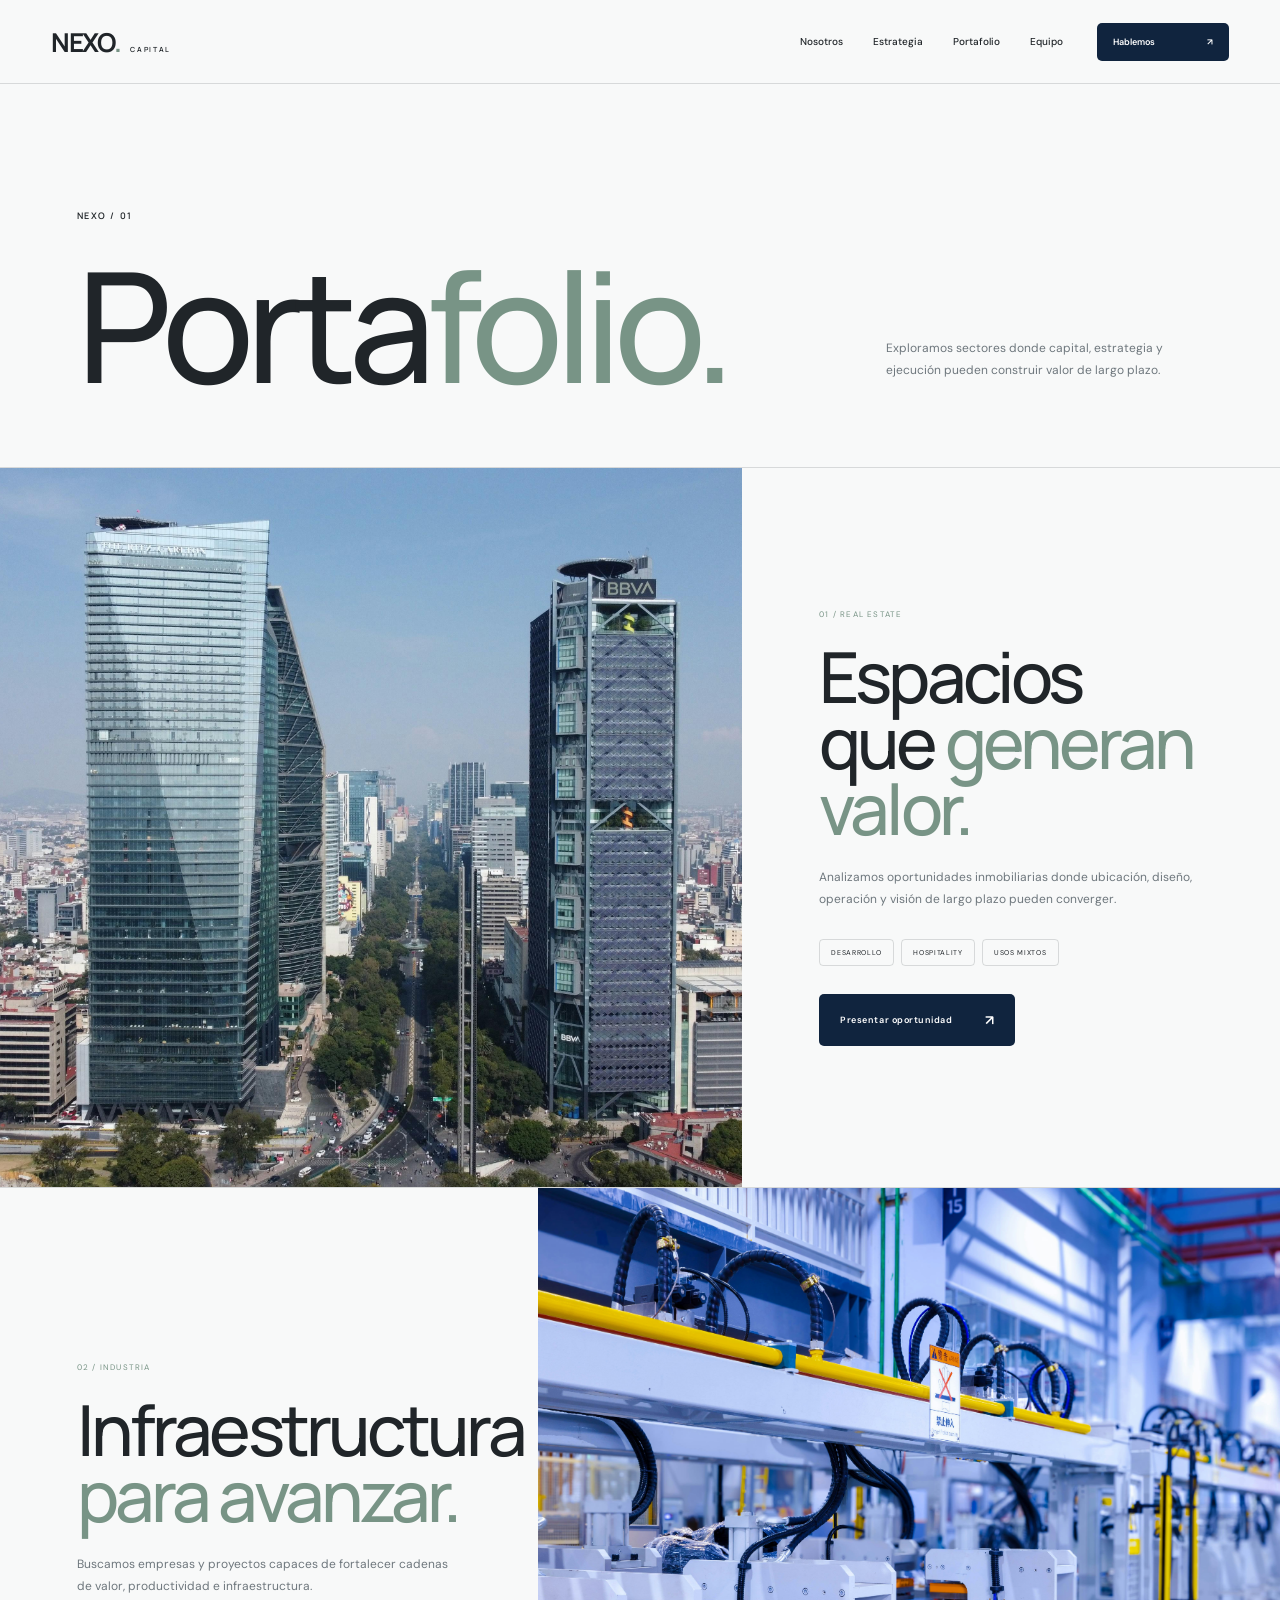
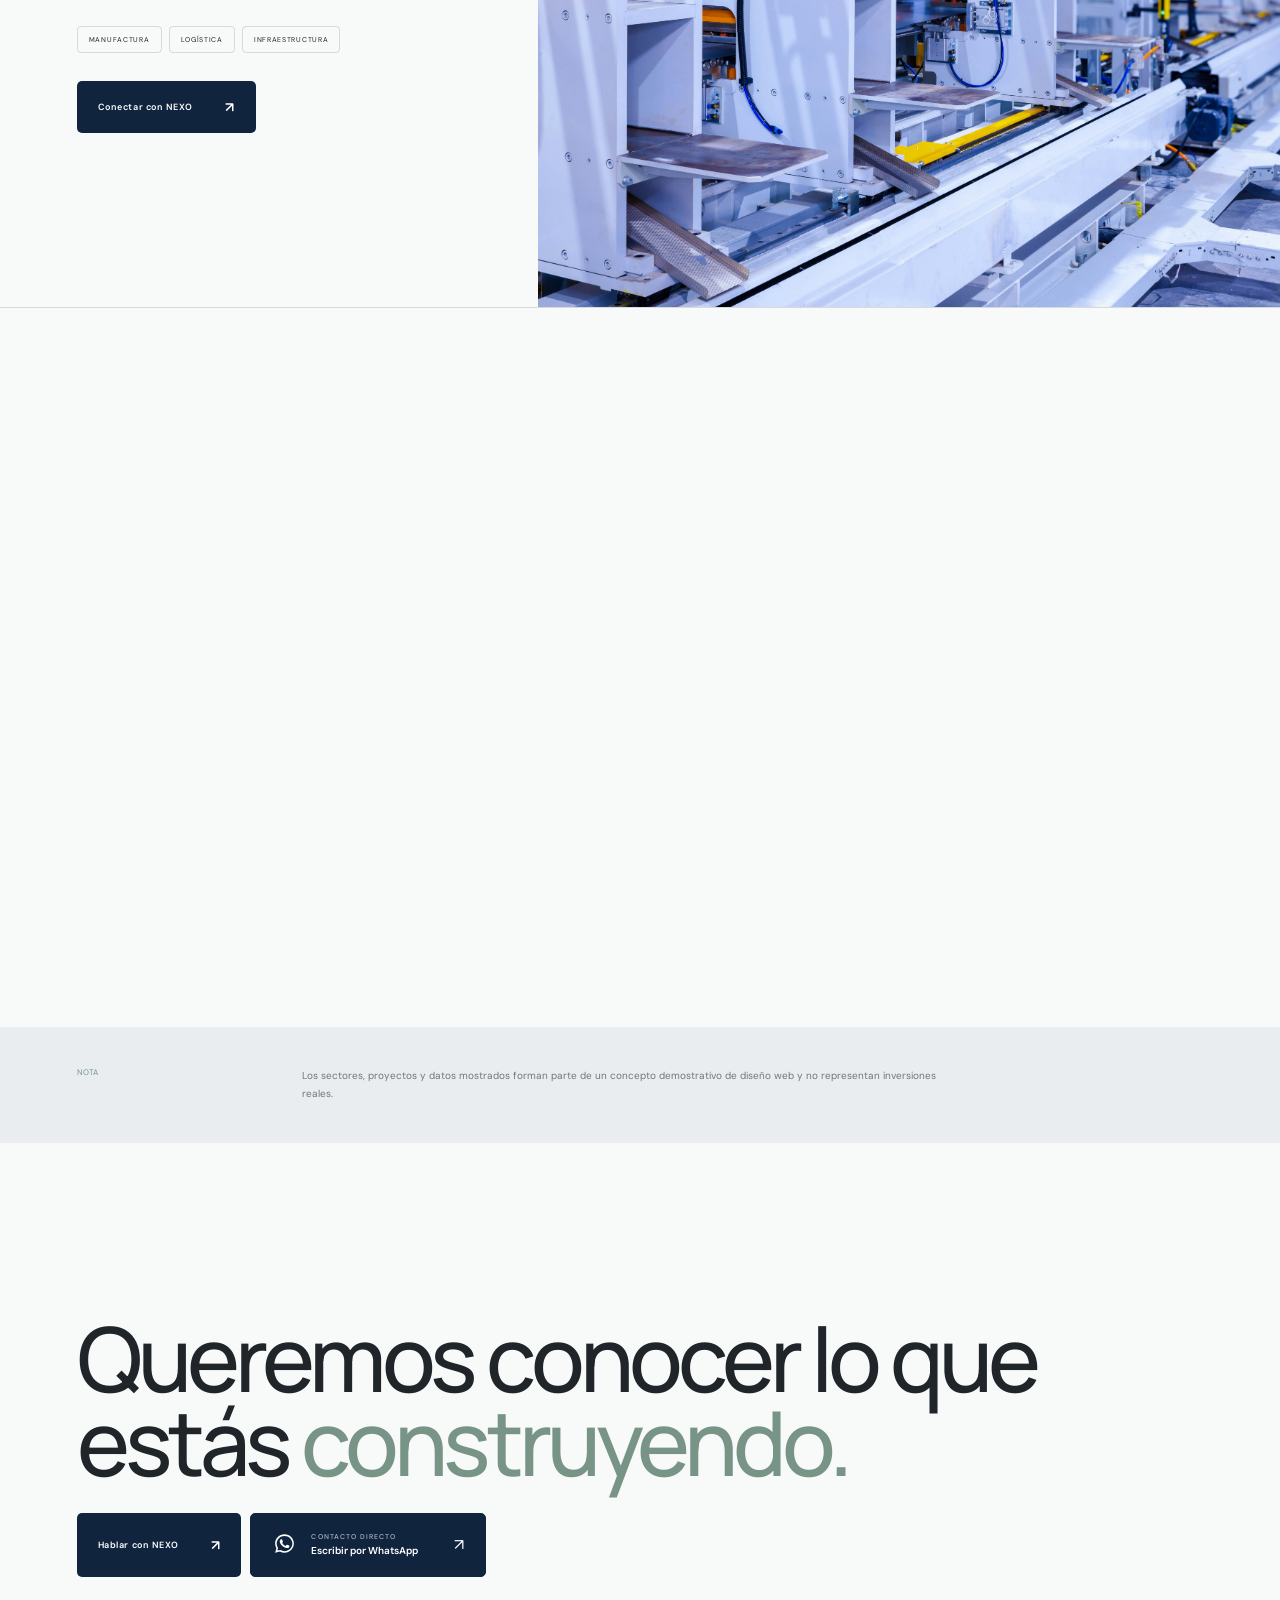
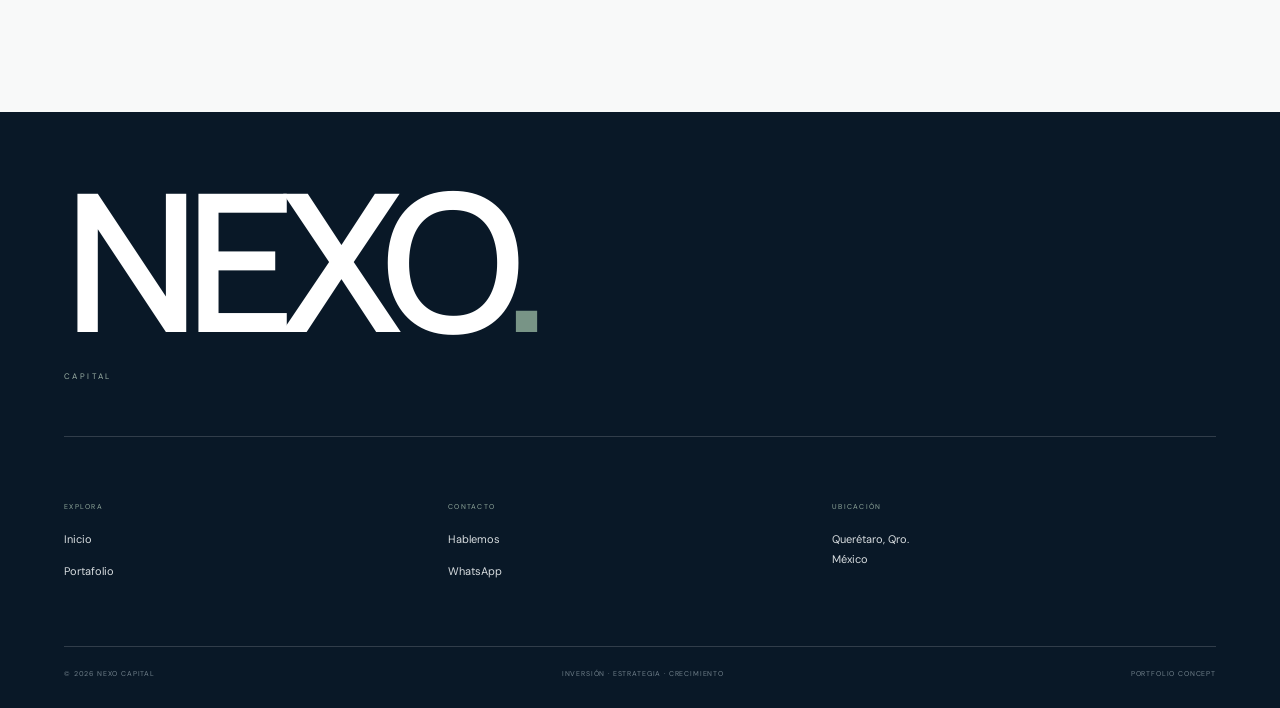
==== portafolio.html @ 6bfa486f "Add files via upload" ====
<!DOCTYPE html>
<html lang="es">

<head>
    <meta charset="UTF-8">
    <meta name="viewport" content="width=device-width, initial-scale=1.0">

    <title>Portafolio | NEXO Capital</title>

    <meta
        name="description"
        content="Conoce las áreas de interés de NEXO Capital: real estate, industria y tecnología."
    >

    <meta property="og:title" content="Portafolio | NEXO Capital">

    <meta
        property="og:description"
        content="Exploramos oportunidades en sectores capaces de construir valor de largo plazo."
    >

    <meta property="og:type" content="website">
    <meta property="og:url" content="https://TU-DOMINIO.vercel.app/portafolio.html">

    <meta
        property="og:image"
        content="https://TU-DOMINIO.vercel.app/images/portafolio-01.jpg"
    >

    <meta property="og:site_name" content="NEXO Capital">
    <meta property="og:locale" content="es_MX">

    <meta name="twitter:card" content="summary_large_image">
    <meta name="twitter:title" content="Portafolio | NEXO Capital">
    <meta name="twitter:description" content="Real estate, industria y tecnología.">

    <meta
        name="twitter:image"
        content="https://TU-DOMINIO.vercel.app/images/portafolio-01.jpg"
    >

    <meta name="theme-color" content="#10243E">

    <link rel="preconnect" href="https://fonts.googleapis.com">
    <link rel="preconnect" href="https://fonts.gstatic.com" crossorigin>

    <link
        href="https://fonts.googleapis.com/css2?family=DM+Sans:wght@400;500;600&family=Manrope:wght@400;500;600;700&display=swap"
        rel="stylesheet"
    >

    <link rel="stylesheet" href="style.css">
</head>


<body>

<header class="header internal-header" id="header">

    <a href="index.html" class="logo">
        NEXO<span>.</span>
        <small>CAPITAL</small>
    </a>

    <nav class="nav" id="nav">
        <a href="index.html#nosotros">Nosotros</a>
        <a href="index.html#servicios">Estrategia</a>
        <a href="portafolio.html">Portafolio</a>
        <a href="index.html#equipo">Equipo</a>
        <a href="contacto.html" class="mobile-only">Contacto</a>
    </nav>

    <a href="contacto.html" class="header-button">
        Hablemos
        <span>↗</span>
    </a>

    <button
        class="menu-button"
        id="menuButton"
        aria-label="Abrir menú"
    >
        <span></span>
        <span></span>
    </button>

</header>


<main class="internal-main">

    <section class="page-hero">

        <p class="section-label reveal">NEXO / 01</p>

        <div class="page-hero-grid">

            <h1 class="reveal">
                Porta<span>folio.</span>
            </h1>

            <p class="reveal">
                Exploramos sectores donde capital, estrategia y ejecución
                pueden construir valor de largo plazo.
            </p>

        </div>

    </section>


    <section class="portfolio-detail" id="real-estate">

        <div class="portfolio-detail-image reveal">
            <img
                src="images/portafolio-01.jpg"
                alt="Real Estate NEXO Capital"
            >
        </div>

        <div class="portfolio-detail-content reveal">

            <span class="detail-label">
                01 / REAL ESTATE
            </span>

            <h2>
                Espacios que
                <span>generan valor.</span>
            </h2>

            <p>
                Analizamos oportunidades inmobiliarias donde ubicación,
                diseño, operación y visión de largo plazo pueden converger.
            </p>

            <div class="tags">
                <span>DESARROLLO</span>
                <span>HOSPITALITY</span>
                <span>USOS MIXTOS</span>
            </div>

            <a href="contacto.html" class="button button-navy">
                Presentar oportunidad
                <span>↗</span>
            </a>

        </div>

    </section>


    <section class="portfolio-detail portfolio-detail-reverse" id="industria">

        <div class="portfolio-detail-content reveal">

            <span class="detail-label">
                02 / INDUSTRIA
            </span>

            <h2>
                Infraestructura
                <span>para avanzar.</span>
            </h2>

            <p>
                Buscamos empresas y proyectos capaces de fortalecer
                cadenas de valor, productividad e infraestructura.
            </p>

            <div class="tags">
                <span>MANUFACTURA</span>
                <span>LOGÍSTICA</span>
                <span>INFRAESTRUCTURA</span>
            </div>

            <a href="contacto.html" class="button button-navy">
                Conectar con NEXO
                <span>↗</span>
            </a>

        </div>


        <div class="portfolio-detail-image reveal">
            <img
                src="images/portafolio-02.jpg"
                alt="Industria NEXO Capital"
            >
        </div>

    </section>


    <section class="portfolio-detail" id="tecnologia">

        <div class="portfolio-detail-image reveal">
            <img
                src="images/portafolio-03.jpg"
                alt="Tecnología NEXO Capital"
            >
        </div>

        <div class="portfolio-detail-content reveal">

            <span class="detail-label">
                03 / TECNOLOGÍA
            </span>

            <h2>
                Ideas con
                <span>escala.</span>
            </h2>

            <p>
                Nos interesan modelos que utilizan tecnología para
                resolver problemas reales y construir ventajas sostenibles.
            </p>

            <div class="tags">
                <span>SOFTWARE</span>
                <span>DIGITAL</span>
                <span>INNOVACIÓN</span>
            </div>

            <a href="contacto.html" class="button button-navy">
                Presentar proyecto
                <span>↗</span>
            </a>

        </div>

    </section>


    <section class="disclaimer">
        <span>NOTA</span>

        <p>
            Los sectores, proyectos y datos mostrados forman parte
            de un concepto demostrativo de diseño web y no representan
            inversiones reales.
        </p>
    </section>


    <section class="contact-cta section">

        <p class="section-label reveal">
            ¿TIENES UNA OPORTUNIDAD?
        </p>

        <h2 class="reveal">
            Queremos conocer lo que
            estás <span>construyendo.</span>
        </h2>

        <div class="contact-actions reveal">

            <a href="contacto.html" class="button button-navy">
                Hablar con NEXO
                <span>↗</span>
            </a>

            <a
                href="https://wa.me/524420000000?text=Hola%20NEXO%20Capital,%20me%20gustaría%20presentar%20una%20oportunidad."
                target="_blank"
                rel="noopener noreferrer"
                class="whatsapp-button"
            >

                <span class="whatsapp-icon">
                    <svg viewBox="0 0 32 32" aria-hidden="true">
                        <path
                            fill="currentColor"
                            d="M16.04 3C9.39 3 4 8.28 4 14.8c0 2.08.56 4.12 1.62 5.9L4 26.6l6.13-1.57a12.2 12.2 0 0 0 5.9 1.5h.01C22.68 26.53 28 21.25 28 14.8 28 8.28 22.68 3 16.04 3Zm0 21.54a10.2 10.2 0 0 1-5.2-1.42l-.37-.22-3.64.93.97-3.47-.24-.36a9.64 9.64 0 0 1-1.58-5.2c0-5.43 4.51-9.84 10.06-9.84 5.54 0 10.04 4.41 10.04 9.84 0 5.37-4.5 9.74-10.04 9.74Zm5.52-7.29c-.3-.15-1.8-.87-2.08-.97-.28-.1-.48-.15-.68.15-.2.3-.78.97-.96 1.17-.18.2-.35.22-.65.07-.3-.15-1.27-.46-2.42-1.47a9.1 9.1 0 0 1-1.67-2.03c-.17-.3-.02-.46.13-.61.13-.13.3-.35.45-.52.15-.18.2-.3.3-.5.1-.2.05-.37-.03-.52-.07-.15-.67-1.6-.93-2.18-.24-.58-.5-.5-.68-.51h-.58c-.2 0-.53.07-.8.37-.28.3-1.06 1.02-1.06 2.48 0 1.47 1.1 2.88 1.24 3.08.15.2 2.15 3.22 5.2 4.52.73.31 1.3.5 1.74.64.73.23 1.4.2 1.93.12.59-.09 1.8-.72 2.06-1.42.25-.7.25-1.3.18-1.42-.08-.12-.28-.2-.58-.35Z"
                        />
                    </svg>
                </span>

                <span class="whatsapp-copy">
                    <small>CONTACTO DIRECTO</small>
                    <strong>Escribir por WhatsApp</strong>
                </span>

                <span class="whatsapp-arrow">↗</span>

            </a>

        </div>

    </section>

</main>


<footer class="footer">

    <div class="footer-brand">
        <a href="index.html">NEXO<span>.</span></a>
        <p>CAPITAL</p>
    </div>

    <div class="footer-grid">

        <div>
            <span>EXPLORA</span>
            <a href="index.html">Inicio</a>
            <a href="portafolio.html">Portafolio</a>
        </div>

        <div>
            <span>CONTACTO</span>
            <a href="contacto.html">Hablemos</a>

            <a
                href="https://wa.me/524420000000"
                target="_blank"
                rel="noopener noreferrer"
            >
                WhatsApp
            </a>
        </div>

        <div>
            <span>UBICACIÓN</span>
            <p>Querétaro, Qro.<br>México</p>
        </div>

    </div>

    <div class="footer-bottom">
        <p>© 2026 NEXO CAPITAL</p>
        <p>INVERSIÓN · ESTRATEGIA · CRECIMIENTO</p>
        <p>PORTFOLIO CONCEPT</p>
    </div>

</footer>


<script src="script.js"></script>

</body>
</html>
---- style.css ----
:root {
    --navy: #10243E;
    --navy-soft: #173451;
    --steel: #46657F;
    --green: #789486;
    --green-light: #B9C9C0;
    --white: #F8F9F9;
    --pure-white: #FFFFFF;
    --gray: #E9EDF0;
    --gray-soft: #F1F3F4;
    --graphite: #202529;
    --muted: #6E777D;
    --line: rgba(32, 37, 41, .15);
}


/* =========================
   RESET
========================= */

* {
    margin: 0;
    padding: 0;
    box-sizing: border-box;
}

html {
    scroll-behavior: smooth;
}

body {
    background: var(--white);
    color: var(--graphite);

    font-family: "DM Sans", sans-serif;

    overflow-x: hidden;
}

img {
    width: 100%;
    display: block;
    object-fit: cover;
}

a {
    color: inherit;
    text-decoration: none;
}

button,
input,
textarea,
select {
    font: inherit;
}

button {
    color: inherit;
}

::selection {
    background: var(--navy);
    color: white;
}


/* =========================
   TYPOGRAPHY
========================= */

h1,
h2,
h3 {
    font-family: "Manrope", sans-serif;
    font-weight: 500;
    letter-spacing: -.055em;
}

h1 span,
h2 span {
    color: var(--green);
}

.section-label,
.eyebrow {
    font-family: "Manrope", sans-serif;

    font-size: 9px;
    font-weight: 600;

    letter-spacing: .17em;
    text-transform: uppercase;
}

.light-label {
    color: var(--green-light);
}


/* =========================
   HEADER
========================= */

.header {
    position: fixed;
    top: 0;
    left: 0;

    z-index: 1000;

    width: 100%;
    height: 84px;

    padding: 0 4vw;

    display: flex;
    align-items: center;

    color: white;

    transition:
        background .35s ease,
        color .35s ease,
        border .35s ease;
}

.header.scrolled,
.header.internal-header {
    background: rgba(248, 249, 249, .95);

    backdrop-filter: blur(16px);
    -webkit-backdrop-filter: blur(16px);

    color: var(--graphite);

    border-bottom: 1px solid var(--line);
}

.logo {
    display: flex;
    align-items: baseline;

    font-family: "Manrope", sans-serif;

    font-size: 26px;
    font-weight: 700;

    letter-spacing: -.06em;
}

.logo > span {
    color: var(--green);
}

.logo small {
    margin-left: 10px;

    font-size: 7px;
    font-weight: 600;

    letter-spacing: .24em;
}

.nav {
    margin-left: auto;
    margin-right: 34px;

    display: flex;
    align-items: center;
    gap: 30px;
}

.nav a {
    position: relative;

    font-size: 10px;
    font-weight: 500;

    transition: opacity .25s ease;
}

.nav a:hover {
    opacity: .55;
}

.header-button {
    min-width: 132px;

    padding: 13px 16px;

    display: flex;
    align-items: center;
    justify-content: space-between;

    background: white;
    color: var(--navy);

    border-radius: 5px;

    font-size: 9px;
    font-weight: 600;

    transition:
        background .3s ease,
        color .3s ease,
        transform .3s ease;
}

.header-button:hover {
    background: var(--green);
    color: white;

    transform: translateY(-1px);
}

.header.scrolled .header-button,
.internal-header .header-button {
    background: var(--navy);
    color: white;
}

.header.scrolled .header-button:hover,
.internal-header .header-button:hover {
    background: var(--green);
}

.menu-button,
.mobile-only {
    display: none;
}


/* =========================
   BUTTONS
========================= */

.button {
    min-height: 52px;

    padding: 0 20px;

    display: inline-flex;
    align-items: center;
    justify-content: space-between;

    gap: 32px;

    border: 1px solid transparent;
    border-radius: 5px;

    font-size: 9px;
    font-weight: 600;

    letter-spacing: .06em;

    cursor: pointer;

    transition:
        background .3s ease,
        color .3s ease,
        border .3s ease,
        transform .3s ease;
}

.button > span {
    font-size: 14px;
    transition: transform .3s ease;
}

.button:hover {
    transform: translateY(-2px);
}

.button:hover > span {
    transform: translate(2px, -2px);
}

.button-navy {
    background: var(--navy);
    color: white;
}

.button-navy:hover {
    background: var(--green);
}

.button-white {
    background: white;
    color: var(--navy);
}

.button-white:hover {
    background: var(--green);
    color: white;
}

.button-glass {
    color: white;

    border-color: rgba(255, 255, 255, .55);

    background: rgba(255, 255, 255, .08);

    backdrop-filter: blur(7px);
}

.button-glass:hover {
    background: white;
    color: var(--navy);
}


/* =========================
   HERO
========================= */

.hero {
    position: relative;

    width: 100%;
    height: 100vh;
    min-height: 720px;

    overflow: hidden;

    color: white;
}

.hero-image {
    position: absolute;
    inset: 0;

    width: 100%;
    height: 100%;

    z-index: -2;
}

.hero-overlay {
    position: absolute;
    inset: 0;

    z-index: -1;

    background:
        linear-gradient(
            90deg,
            rgba(6, 22, 38, .92) 0%,
            rgba(6, 22, 38, .72) 45%,
            rgba(6, 22, 38, .25) 100%
        );
}

.hero-content {
    height: 100%;

    padding: 165px 5vw 110px;

    display: flex;
    flex-direction: column;
    justify-content: center;
}

.eyebrow {
    margin-bottom: 30px;

    color: var(--green-light);
}

.hero h1 {
    max-width: 1100px;

    font-size: clamp(58px, 7vw, 108px);

    line-height: .93;
}

.hero h1 span {
    display: block;

    color: var(--green-light);
}

.hero-bottom {
    margin-top: 52px;

    display: flex;
    align-items: flex-end;

    gap: 65px;
}

.hero-bottom > p {
    width: 350px;

    font-size: 12px;
    line-height: 1.85;

    color: rgba(255, 255, 255, .78);
}

.hero-buttons {
    display: flex;
    gap: 9px;
}

.hero-footer {
    position: absolute;

    left: 5vw;
    right: 5vw;
    bottom: 28px;

    padding-top: 17px;

    display: flex;
    justify-content: space-between;

    border-top: 1px solid rgba(255, 255, 255, .28);

    font-size: 7px;
    letter-spacing: .17em;
}


/* =========================
   GENERAL SECTIONS
========================= */

.section {
    padding: 135px 6vw;
}

.section-top {
    margin-bottom: 60px;
}

.intro-grid {
    display: grid;
    grid-template-columns: 1.4fr .6fr;

    gap: 80px;
}

.intro h2 {
    max-width: 800px;

    font-size: clamp(55px, 7vw, 100px);

    line-height: .92;
}

.intro-copy {
    align-self: end;
}

.intro-copy p {
    margin-bottom: 30px;

    font-size: 12px;
    line-height: 1.9;

    color: var(--muted);
}

.friendly-link {
    width: 100%;

    padding: 16px 0;

    display: flex;
    align-items: center;
    justify-content: space-between;

    border-top: 1px solid var(--line);
    border-bottom: 1px solid var(--line);

    font-size: 10px;
    font-weight: 600;
}

.friendly-link span {
    transition: transform .3s ease;
}

.friendly-link:hover span {
    transform: translate(3px, 3px);
}


/* =========================
   STATS
========================= */

.stats {
    margin: 0 6vw;

    display: grid;
    grid-template-columns: repeat(3, 1fr);

    border-top: 1px solid var(--line);
    border-bottom: 1px solid var(--line);
}

.stat {
    padding: 50px 35px;

    border-right: 1px solid var(--line);
}

.stat:last-child {
    border-right: none;
}

.stat strong {
    display: block;

    font-family: "Manrope", sans-serif;

    font-size: clamp(58px, 7vw, 100px);
    font-weight: 400;

    letter-spacing: -.075em;

    color: var(--navy);
}

.stat p {
    margin-top: 8px;

    font-size: 10px;

    color: var(--muted);
}

.demo-note {
    margin: 14px 6vw 100px;

    font-size: 8px;

    color: var(--muted);
}


/* =========================
   ABOUT
========================= */

.about {
    min-height: 800px;

    display: grid;
    grid-template-columns: 55% 45%;

    background: var(--gray);
}

.about-image {
    position: relative;
}

.about-image img {
    height: 100%;
}

.about-image > span {
    position: absolute;

    left: 25px;
    bottom: 25px;

    padding: 10px 13px;

    background: white;

    border-radius: 4px;

    font-size: 7px;
    letter-spacing: .15em;
}

.about-content {
    padding: 8vw 7vw;

    display: flex;
    flex-direction: column;
    justify-content: center;
    align-items: flex-start;
}

.about-content h2 {
    margin: 28px 0;

    font-size: clamp(48px, 5.5vw, 80px);

    line-height: .95;
}

.about-content > p:not(.section-label) {
    max-width: 470px;

    margin-bottom: 17px;

    font-size: 12px;
    line-height: 1.9;

    color: #59636A;
}

.about-content .button {
    margin-top: 20px;
}


/* =========================
   SECTION HEADING
========================= */

.section-heading {
    margin-bottom: 75px;

    display: flex;
    justify-content: space-between;
    align-items: flex-end;

    gap: 50px;
}

.section-heading h2 {
    max-width: 800px;

    margin-top: 20px;

    font-size: clamp(50px, 6vw, 88px);

    line-height: .93;
}

.section-heading > p {
    max-width: 380px;

    font-size: 11px;
    line-height: 1.8;

    color: var(--muted);
}


/* =========================
   SERVICES
========================= */

.services-grid {
    display: grid;
    grid-template-columns: repeat(3, 1fr);

    gap: 15px;
}

.service-card {
    overflow: hidden;

    background: var(--gray-soft);

    border-radius: 6px;
}

.service-image {
    height: 440px;

    overflow: hidden;
}

.service-image img {
    height: 100%;

    transition: transform .7s ease;
}

.service-card:hover .service-image img {
    transform: scale(1.035);
}

.service-content {
    min-height: 320px;

    padding: 30px;

    display: flex;
    flex-direction: column;
}

.service-number {
    font-size: 8px;
    color: var(--green);
}

.service-content h3 {
    margin: 24px 0 13px;

    font-size: 36px;
}

.service-content p {
    max-width: 330px;

    font-size: 11px;
    line-height: 1.8;

    color: var(--muted);
}

.service-content a {
    margin-top: auto;

    padding-top: 20px;

    display: flex;
    justify-content: space-between;

    border-top: 1px solid var(--line);

    font-size: 9px;
    font-weight: 600;
}

.service-content a span {
    transition: transform .3s ease;
}

.service-content a:hover span {
    transform: translate(3px, -3px);
}


/* =========================
   PORTFOLIO
========================= */

.portfolio {
    padding: 135px 5vw;

    background: var(--navy);

    color: white;
}

.portfolio-heading {
    margin-bottom: 70px;

    display: flex;
    justify-content: space-between;
    align-items: flex-end;
}

.portfolio-heading h2 {
    margin-top: 20px;

    font-size: clamp(52px, 6vw, 88px);

    line-height: .93;
}

.portfolio-heading h2 span {
    color: var(--green-light);
}

.portfolio-grid {
    display: grid;
    grid-template-columns: 1.3fr 1fr;
    grid-template-rows: 360px 360px;

    gap: 12px;
}

.portfolio-main {
    grid-row: 1 / 3;
}

.portfolio-card {
    position: relative;

    overflow: hidden;

    border-radius: 5px;
}

.portfolio-card img {
    height: 100%;

    transition: transform .8s ease;
}

.portfolio-card:hover img {
    transform: scale(1.04);
}

.portfolio-card::after {
    content: "";

    position: absolute;
    inset: 0;

    background:
        linear-gradient(
            to top,
            rgba(5, 19, 32, .85),
            transparent 65%
        );
}

.portfolio-card-overlay {
    position: absolute;

    z-index: 2;

    left: 28px;
    right: 28px;
    bottom: 27px;
}

.portfolio-card-overlay > span {
    font-size: 7px;
    letter-spacing: .16em;
}

.portfolio-card-overlay h3 {
    max-width: 420px;

    margin-top: 10px;

    font-size: 32px;

    line-height: 1;
}

.portfolio-card-overlay strong {
    position: absolute;

    right: 0;
    bottom: 0;

    font-size: 17px;

    transition: transform .3s ease;
}

.portfolio-card:hover strong {
    transform: translate(3px, -3px);
}


/* =========================
   PROCESS
========================= */

.process-list {
    border-top: 1px solid var(--line);
}

.process-item {
    min-height: 125px;

    display: grid;
    grid-template-columns: 15% 30% 55%;

    align-items: center;

    border-bottom: 1px solid var(--line);
}

.process-item > span {
    font-size: 9px;
    color: var(--green);
}

.process-item h3 {
    font-size: 30px;
}

.process-item p {
    max-width: 430px;

    font-size: 11px;
    line-height: 1.8;

    color: var(--muted);
}


/* =========================
   TEAM
========================= */

.team {
    min-height: 800px;

    display: grid;
    grid-template-columns: 58% 42%;

    background: var(--graphite);

    color: white;
}

.team-image img {
    height: 100%;
}

.team-content {
    padding: 8vw 6vw;

    display: flex;
    flex-direction: column;
    justify-content: center;
    align-items: flex-start;
}

.team-content h2 {
    margin: 28px 0;

    font-size: clamp(50px, 5.5vw, 82px);

    line-height: .94;
}

.team-content h2 span {
    color: var(--green-light);
}

.team-content > p:not(.section-label) {
    max-width: 430px;

    margin-bottom: 34px;

    font-size: 12px;
    line-height: 1.9;

    color: #BBC0C2;
}


/* =========================
   CONTACT CTA
========================= */

.contact-cta h2 {
    max-width: 1050px;

    margin: 25px 0 30px;

    font-size: clamp(55px, 7vw, 100px);

    line-height: .93;
}

.contact-cta-text {
    max-width: 500px;

    margin-bottom: 38px;

    font-size: 12px;
    line-height: 1.85;

    color: var(--muted);
}

.contact-actions {
    display: flex;
    align-items: stretch;

    gap: 9px;
}


/* =========================
   WHATSAPP
========================= */

.whatsapp-button {
    min-height: 64px;

    padding: 0 21px;

    display: inline-flex;
    align-items: center;

    gap: 14px;

    background: var(--navy);
    color: white;

    border: 1px solid var(--navy);
    border-radius: 5px;

    transition:
        background .3s ease,
        border .3s ease,
        transform .3s ease;
}

.whatsapp-button:hover {
    background: var(--green);
    border-color: var(--green);

    transform: translateY(-2px);
}

.whatsapp-icon {
    width: 25px;
    height: 25px;

    display: flex;
    align-items: center;
    justify-content: center;

    flex-shrink: 0;
}

.whatsapp-icon svg {
    width: 100%;
    height: 100%;
}

.whatsapp-copy {
    display: flex;
    flex-direction: column;

    gap: 3px;
}

.whatsapp-copy small {
    font-size: 7px;
    font-weight: 500;

    letter-spacing: .15em;

    opacity: .67;
}

.whatsapp-copy strong {
    font-size: 10px;
    font-weight: 600;
}

.whatsapp-arrow {
    margin-left: 22px;

    font-size: 16px;

    transition: transform .3s ease;
}

.whatsapp-button:hover .whatsapp-arrow {
    transform: translate(3px, -3px);
}

.whatsapp-full {
    width: 100%;
}


/* =========================
   FOOTER
========================= */

.footer {
    padding: 80px 5vw 30px;

    background: #091827;

    color: white;
}

.footer-brand {
    padding-bottom: 55px;

    border-bottom: 1px solid rgba(255, 255, 255, .16);
}

.footer-brand a {
    font-family: "Manrope", sans-serif;

    font-size: clamp(85px, 15vw, 210px);
    font-weight: 600;

    letter-spacing: -.08em;

    line-height: .7;
}

.footer-brand a span {
    color: var(--green);
}

.footer-brand p {
    margin-top: 34px;

    font-size: 8px;
    letter-spacing: .3em;

    color: #9DB1A6;
}

.footer-grid {
    padding: 65px 0;

    display: grid;
    grid-template-columns: repeat(3, 1fr);
}

.footer-grid > div {
    display: flex;
    flex-direction: column;

    gap: 12px;
}

.footer-grid > div > span {
    margin-bottom: 7px;

    font-size: 7px;
    letter-spacing: .18em;

    color: #90A79B;
}

.footer-grid a,
.footer-grid p {
    width: fit-content;

    font-size: 11px;
    line-height: 1.8;

    color: #D7DCDF;
}

.footer-grid a:hover {
    color: white;
}

.footer-bottom {
    padding-top: 22px;

    display: flex;
    justify-content: space-between;

    gap: 20px;

    border-top: 1px solid rgba(255, 255, 255, .16);

    font-size: 7px;
    letter-spacing: .12em;

    color: #71808B;
}


/* =========================
   INTERNAL PAGES
========================= */

.internal-main {
    padding-top: 84px;
}

.page-hero {
    padding: 125px 6vw 85px;
}

.page-hero-grid {
    margin-top: 45px;

    display: grid;
    grid-template-columns: 1.4fr .6fr;

    align-items: end;

    gap: 70px;
}

.page-hero h1 {
    font-size: clamp(85px, 12vw, 170px);

    line-height: .75;
}

.page-hero-grid > p {
    font-size: 12px;
    line-height: 1.9;

    color: var(--muted);
}

.portfolio-detail {
    min-height: 720px;

    display: grid;
    grid-template-columns: 58% 42%;

    border-top: 1px solid var(--line);
}

.portfolio-detail-reverse {
    grid-template-columns: 42% 58%;
}

.portfolio-detail-image img {
    height: 100%;
}

.portfolio-detail-content {
    padding: 7vw 6vw;

    display: flex;
    flex-direction: column;
    justify-content: center;
    align-items: flex-start;
}

.detail-label {
    font-size: 8px;
    letter-spacing: .15em;

    color: var(--green);
}

.portfolio-detail-content h2 {
    margin: 24px 0;

    font-size: clamp(50px, 5.5vw, 80px);

    line-height: .94;
}

.portfolio-detail-content > p {
    max-width: 410px;

    font-size: 12px;
    line-height: 1.9;

    color: var(--muted);
}

.tags {
    margin: 28px 0;

    display: flex;
    flex-wrap: wrap;

    gap: 7px;
}

.tags span {
    padding: 8px 11px;

    border: 1px solid var(--line);
    border-radius: 4px;

    font-size: 7px;
    letter-spacing: .1em;
}

.disclaimer {
    padding: 40px 6vw;

    display: grid;
    grid-template-columns: 20% 80%;

    background: var(--gray);
}

.disclaimer span {
    font-size: 8px;

    color: var(--green);
}

.disclaimer p {
    max-width: 650px;

    font-size: 10px;
    line-height: 1.8;

    color: var(--muted);
}


/* =========================
   CONTACT PAGE
========================= */

.contact-page {
    min-height: 100vh;

    padding-top: 84px;

    display: grid;
    grid-template-columns: 47% 53%;
}

.contact-image {
    position: sticky;
    top: 84px;

    height: calc(100vh - 84px);
}

.contact-image img {
    height: 100%;
}

.contact-image-overlay {
    position: absolute;
    inset: 0;

    background:
        linear-gradient(
            to top,
            rgba(6, 22, 38, .75),
            transparent 60%
        );
}

.contact-image-text {
    position: absolute;

    z-index: 2;

    left: 45px;
    bottom: 45px;

    color: white;
}

.contact-image-text span {
    font-size: 8px;
    letter-spacing: .16em;
}

.contact-image-text h2 {
    max-width: 500px;

    margin-top: 14px;

    font-size: clamp(45px, 5vw, 70px);

    line-height: .93;
}

.contact-content {
    padding: 85px 8vw;
}

.contact-content h1 {
    margin: 25px 0;

    font-size: clamp(58px, 7vw, 95px);

    line-height: .89;
}

.contact-intro {
    max-width: 470px;

    margin-bottom: 45px;

    font-size: 12px;
    line-height: 1.9;

    color: var(--muted);
}

.contact-form {
    display: grid;

    gap: 24px;
}

.form-row {
    display: grid;
    grid-template-columns: 1fr 1fr;

    gap: 25px;
}

.form-group {
    display: flex;
    flex-direction: column;

    gap: 9px;
}

.form-group label {
    font-size: 8px;
    font-weight: 600;

    letter-spacing: .12em;

    text-transform: uppercase;
}

.form-group input,
.form-group select,
.form-group textarea {
    width: 100%;

    padding: 14px 0;

    border: none;
    border-bottom: 1px solid #ADB5BA;

    border-radius: 0;

    background: transparent;

    outline: none;

    color: var(--graphite);
}

.form-group input:focus,
.form-group select:focus,
.form-group textarea:focus {
    border-color: var(--navy);
}

.form-group textarea {
    min-height: 105px;

    resize: vertical;
}

.form-submit {
    width: 100%;

    margin-top: 8px;
}

.direct-whatsapp {
    margin-top: 40px;
    padding-top: 35px;

    border-top: 1px solid var(--line);
}

.direct-whatsapp-heading {
    margin-bottom: 15px;
}

.direct-whatsapp-heading span {
    display: block;

    margin-bottom: 5px;

    font-size: 7px;
    font-weight: 600;

    letter-spacing: .15em;

    color: var(--green);
}

.direct-whatsapp-heading p {
    font-size: 10px;

    color: var(--muted);
}

.contact-info {
    margin-top: 38px;
    padding-top: 32px;

    display: grid;
    grid-template-columns: 1fr 1fr;

    gap: 25px;

    border-top: 1px solid var(--line);
}

.contact-info span {
    display: block;

    margin-bottom: 9px;

    font-size: 7px;
    letter-spacing: .15em;

    color: var(--green);
}

.contact-info a,
.contact-info p {
    font-size: 11px;
}


/* =========================
   REVEAL
========================= */

.reveal {
    opacity: 0;

    transform: translateY(25px);

    transition:
        opacity .75s ease,
        transform .75s ease;
}

.reveal.visible {
    opacity: 1;

    transform: translateY(0);
}


/* =========================
   TABLET
========================= */

@media (max-width: 950px) {

    .header {
        height: 74px;

        padding: 0 25px;
    }

    .header-button {
        display: none;
    }

    .menu-button {
        margin-left: auto;

        display: flex;
        flex-direction: column;

        gap: 6px;

        background: transparent;

        border: none;

        cursor: pointer;
    }

    .menu-button span {
        width: 25px;
        height: 1px;

        background: currentColor;
    }

    .nav {
        display: none;
    }

    .nav.mobile-open {
        position: fixed;

        inset: 74px 0 0;

        margin: 0;
        padding: 10vw;

        display: flex;
        flex-direction: column;
        justify-content: center;

        gap: 25px;

        background: var(--white);

        color: var(--navy);
    }

    .nav.mobile-open a {
        font-family: "Manrope", sans-serif;

        font-size: 38px;

        letter-spacing: -.04em;
    }

    .mobile-only {
        display: block;
    }

    .hero-bottom {
        align-items: flex-start;

        flex-direction: column;

        gap: 28px;
    }

    .intro-grid,
    .page-hero-grid {
        grid-template-columns: 1fr;

        gap: 40px;
    }

    .about {
        grid-template-columns: 1fr;
    }

    .about-image {
        height: 70vh;
    }

    .services-grid {
        grid-template-columns: 1fr 1fr;
    }

    .portfolio-grid {
        grid-template-columns: 1fr 1fr;
    }

    .team {
        grid-template-columns: 1fr;
    }

    .team-image {
        height: 70vh;
    }

    .portfolio-detail,
    .portfolio-detail-reverse {
        grid-template-columns: 1fr;
    }

    .portfolio-detail-reverse .portfolio-detail-content {
        order: 2;
    }

    .portfolio-detail-image {
        height: 65vh;
    }

    .contact-page {
        grid-template-columns: 1fr;
    }

    .contact-image {
        position: relative;
        top: 0;

        height: 65vh;
    }
}


/* =========================
   MOBILE
========================= */

@media (max-width: 600px) {

    .hero {
        min-height: 780px;
    }

    .hero-content {
        padding: 130px 6vw 115px;
    }

    .hero h1 {
        font-size: 52px;
    }

    .hero-bottom > p {
        width: 100%;
    }

    .hero-buttons,
    .contact-actions {
        width: 100%;

        flex-direction: column;
    }

    .button,
    .whatsapp-button {
        width: 100%;
    }

    .whatsapp-arrow {
        margin-left: auto;
    }

    .hero-footer span:nth-child(2) {
        display: none;
    }

    .section {
        padding: 100px 6vw;
    }

    .stats {
        grid-template-columns: 1fr;
    }

    .stat {
        border-right: none;
        border-bottom: 1px solid var(--line);
    }

    .stat:last-child {
        border-bottom: none;
    }

    .about-content,
    .team-content {
        padding: 90px 7vw;
    }

    .section-heading {
        align-items: flex-start;

        flex-direction: column;

        gap: 30px;
    }

    .services-grid {
        grid-template-columns: 1fr;
    }

    .service-image {
        height: 520px;
    }

    .portfolio {
        padding: 100px 6vw;
    }

    .portfolio-heading {
        align-items: flex-start;

        flex-direction: column;

        gap: 35px;
    }

    .portfolio-grid {
        display: grid;
        grid-template-columns: 1fr;
        grid-template-rows: none;
    }

    .portfolio-card,
    .portfolio-main {
        height: 480px;

        grid-row: auto;
    }

    .process-item {
        padding: 30px 0;

        grid-template-columns: 15% 85%;
    }

    .process-item p {
        grid-column: 2;

        margin-top: 12px;
    }

    .footer-grid {
        grid-template-columns: 1fr;

        gap: 45px;
    }

    .footer-bottom {
        flex-direction: column;

        gap: 10px;
    }

    .internal-main {
        padding-top: 74px;
    }

    .page-hero {
        padding: 100px 6vw 70px;
    }

    .page-hero h1 {
        font-size: 78px;
    }

    .portfolio-detail-content {
        padding: 75px 7vw;
    }

    .disclaimer {
        grid-template-columns: 1fr;

        gap: 15px;
    }

    .contact-page {
        padding-top: 74px;
    }

    .contact-content {
        padding: 75px 7vw;
    }

    .contact-content h1 {
        font-size: 56px;
    }

    .form-row,
    .contact-info {
        grid-template-columns: 1fr;
    }

}


/* =========================
   REDUCED MOTION
========================= */

@media (prefers-reduced-motion: reduce) {

    html {
        scroll-behavior: auto;
    }

    .reveal {
        opacity: 1;

        transform: none;

        transition: none;
    }

}
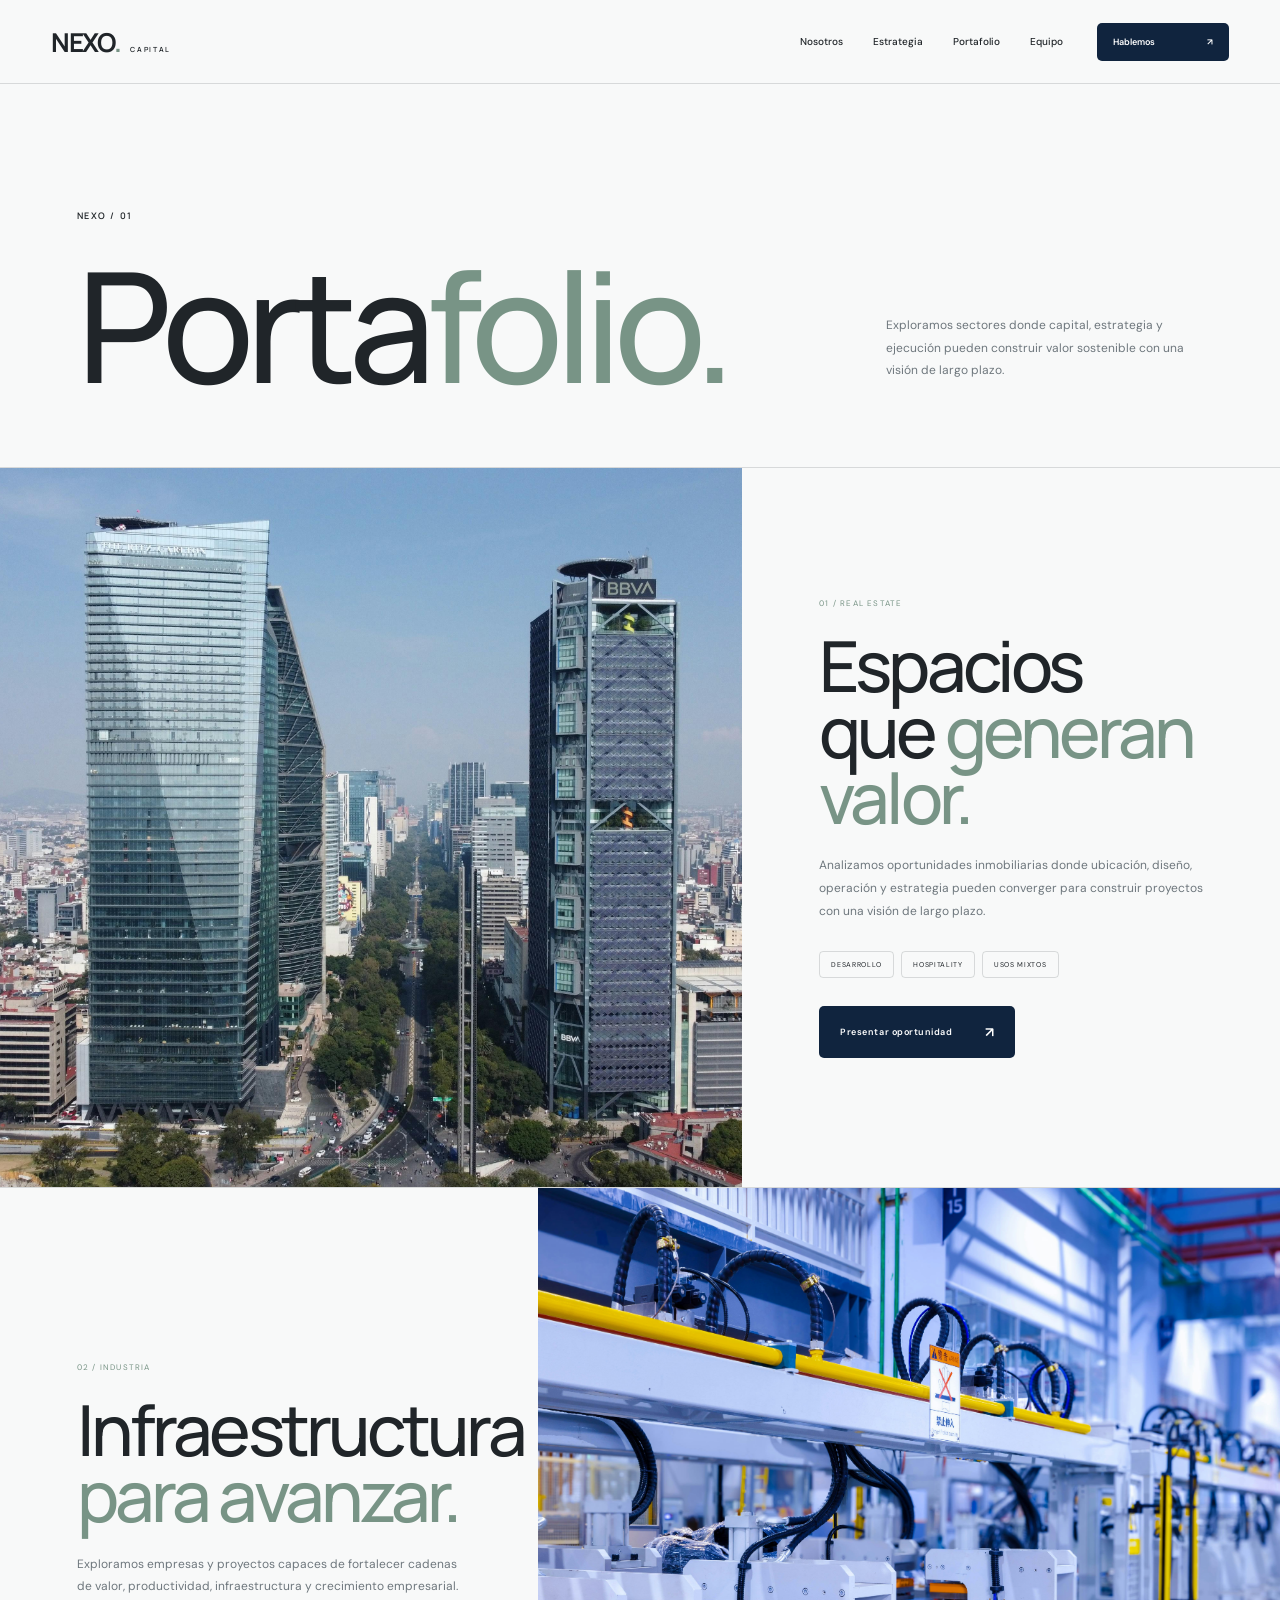
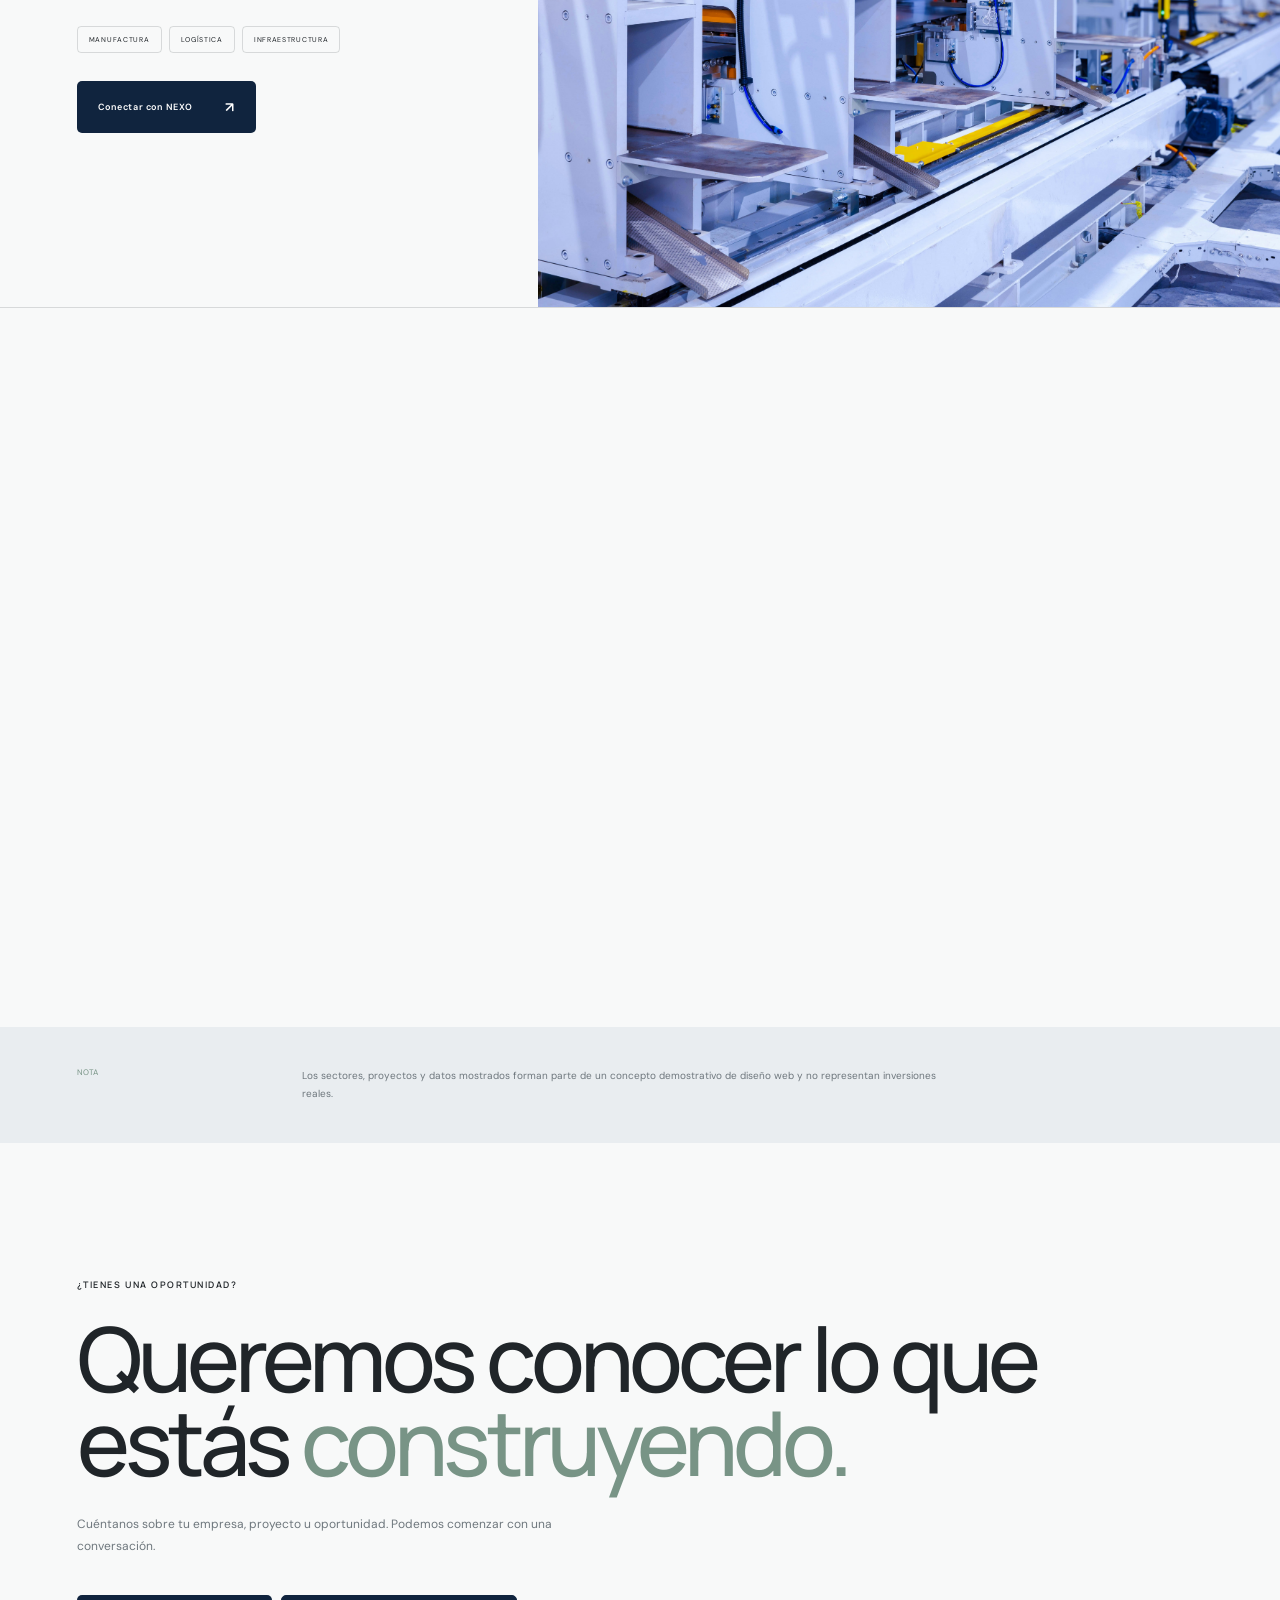
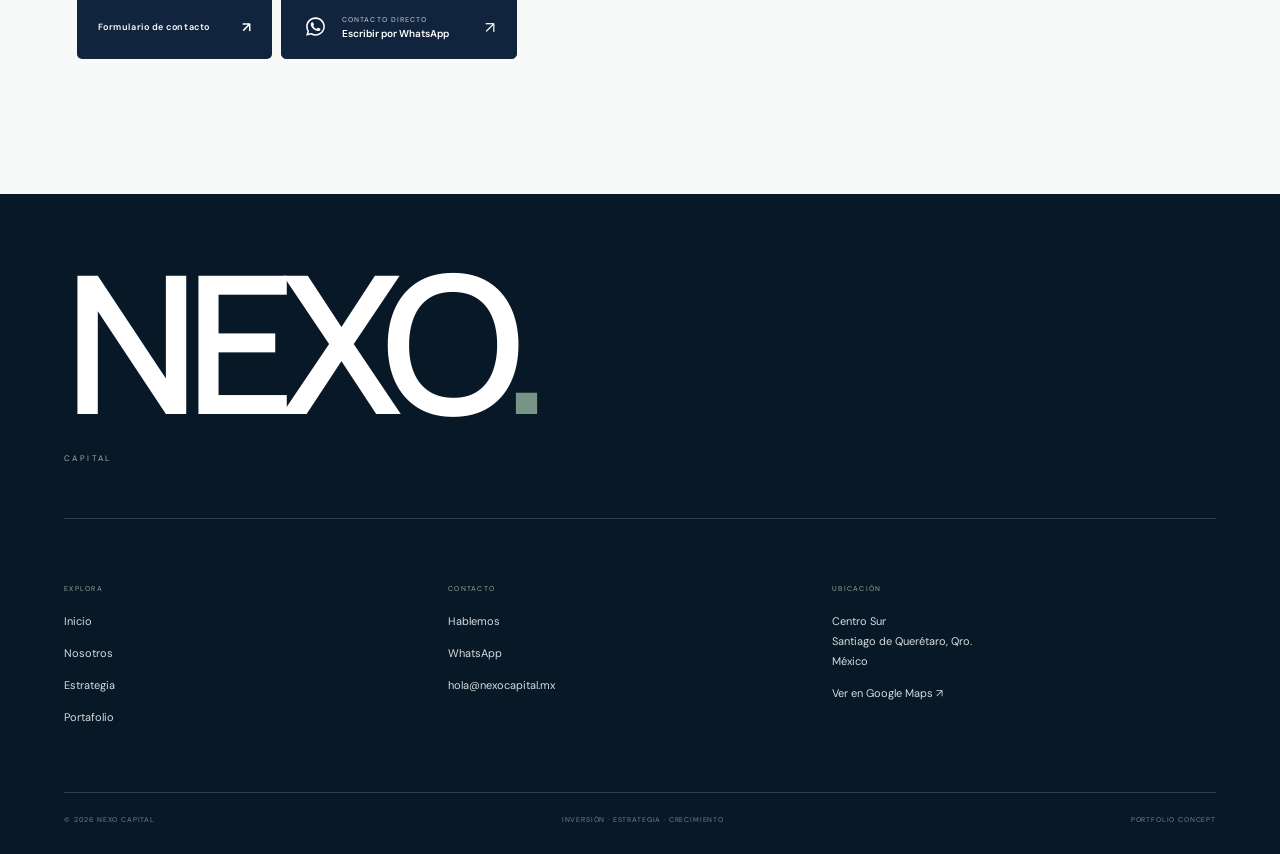
==== commit 05cd5741: "Update portafolio.html" ====
--- a/portafolio.html
+++ b/portafolio.html
@@ -12,6 +12,7 @@
         content="Conoce las áreas de interés de NEXO Capital: real estate, industria y tecnología."
     >
 
+    <!-- PREVIEW AL COMPARTIR -->
     <meta property="og:title" content="Portafolio | NEXO Capital">
 
     <meta
@@ -20,19 +21,34 @@
     >
 
     <meta property="og:type" content="website">
-    <meta property="og:url" content="https://TU-DOMINIO.vercel.app/portafolio.html">
+
+    <!-- CAMBIAR CUANDO TENGAS EL LINK DE VERCEL -->
+    <meta
+        property="og:url"
+        content="https://TU-DOMINIO.vercel.app/portafolio.html"
+    >
 
     <meta
         property="og:image"
         content="https://TU-DOMINIO.vercel.app/images/portafolio-01.jpg"
     >
 
+    <meta
+        property="og:image:alt"
+        content="Portafolio de NEXO Capital"
+    >
+
     <meta property="og:site_name" content="NEXO Capital">
     <meta property="og:locale" content="es_MX">
 
+    <!-- TWITTER / X -->
     <meta name="twitter:card" content="summary_large_image">
     <meta name="twitter:title" content="Portafolio | NEXO Capital">
-    <meta name="twitter:description" content="Real estate, industria y tecnología.">
+
+    <meta
+        name="twitter:description"
+        content="Real estate, industria y tecnología con visión de largo plazo."
+    >
 
     <meta
         name="twitter:image"
@@ -41,6 +57,7 @@
 
     <meta name="theme-color" content="#10243E">
 
+    <!-- FUENTES -->
     <link rel="preconnect" href="https://fonts.googleapis.com">
     <link rel="preconnect" href="https://fonts.gstatic.com" crossorigin>
 
@@ -54,6 +71,10 @@
 
 
 <body>
+
+<!-- =========================
+     HEADER
+========================= -->
 
 <header class="header internal-header" id="header">
 
@@ -63,11 +84,27 @@
     </a>
 
     <nav class="nav" id="nav">
-        <a href="index.html#nosotros">Nosotros</a>
-        <a href="index.html#servicios">Estrategia</a>
-        <a href="portafolio.html">Portafolio</a>
-        <a href="index.html#equipo">Equipo</a>
-        <a href="contacto.html" class="mobile-only">Contacto</a>
+
+        <a href="index.html#nosotros">
+            Nosotros
+        </a>
+
+        <a href="index.html#servicios">
+            Estrategia
+        </a>
+
+        <a href="portafolio.html">
+            Portafolio
+        </a>
+
+        <a href="index.html#equipo">
+            Equipo
+        </a>
+
+        <a href="contacto.html" class="mobile-only">
+            Contacto
+        </a>
+
     </nav>
 
     <a href="contacto.html" class="header-button">
@@ -87,11 +124,23 @@
 </header>
 
 
+
+<!-- =========================
+     CONTENIDO
+========================= -->
+
 <main class="internal-main">
 
+
+    <!-- =========================
+         HERO
+    ========================= -->
+
     <section class="page-hero">
 
-        <p class="section-label reveal">NEXO / 01</p>
+        <p class="section-label reveal">
+            NEXO / 01
+        </p>
 
         <div class="page-hero-grid">
 
@@ -100,8 +149,9 @@
             </h1>
 
             <p class="reveal">
-                Exploramos sectores donde capital, estrategia y ejecución
-                pueden construir valor de largo plazo.
+                Exploramos sectores donde capital, estrategia
+                y ejecución pueden construir valor sostenible
+                con una visión de largo plazo.
             </p>
 
         </div>
@@ -109,14 +159,25 @@
     </section>
 
 
-    <section class="portfolio-detail" id="real-estate">
+
+    <!-- =========================
+         REAL ESTATE
+    ========================= -->
+
+    <section
+        class="portfolio-detail"
+        id="real-estate"
+    >
 
         <div class="portfolio-detail-image reveal">
+
             <img
                 src="images/portafolio-01.jpg"
                 alt="Real Estate NEXO Capital"
             >
-        </div>
+
+        </div>
+
 
         <div class="portfolio-detail-content reveal">
 
@@ -130,17 +191,26 @@
             </h2>
 
             <p>
-                Analizamos oportunidades inmobiliarias donde ubicación,
-                diseño, operación y visión de largo plazo pueden converger.
+                Analizamos oportunidades inmobiliarias donde
+                ubicación, diseño, operación y estrategia pueden
+                converger para construir proyectos con una visión
+                de largo plazo.
             </p>
 
             <div class="tags">
+
                 <span>DESARROLLO</span>
+
                 <span>HOSPITALITY</span>
+
                 <span>USOS MIXTOS</span>
+
             </div>
 
-            <a href="contacto.html" class="button button-navy">
+            <a
+                href="contacto.html"
+                class="button button-navy"
+            >
                 Presentar oportunidad
                 <span>↗</span>
             </a>
@@ -150,7 +220,15 @@
     </section>
 
 
-    <section class="portfolio-detail portfolio-detail-reverse" id="industria">
+
+    <!-- =========================
+         INDUSTRIA
+    ========================= -->
+
+    <section
+        class="portfolio-detail portfolio-detail-reverse"
+        id="industria"
+    >
 
         <div class="portfolio-detail-content reveal">
 
@@ -164,17 +242,25 @@
             </h2>
 
             <p>
-                Buscamos empresas y proyectos capaces de fortalecer
-                cadenas de valor, productividad e infraestructura.
+                Exploramos empresas y proyectos capaces de
+                fortalecer cadenas de valor, productividad,
+                infraestructura y crecimiento empresarial.
             </p>
 
             <div class="tags">
+
                 <span>MANUFACTURA</span>
+
                 <span>LOGÍSTICA</span>
+
                 <span>INFRAESTRUCTURA</span>
+
             </div>
 
-            <a href="contacto.html" class="button button-navy">
+            <a
+                href="contacto.html"
+                class="button button-navy"
+            >
                 Conectar con NEXO
                 <span>↗</span>
             </a>
@@ -183,23 +269,36 @@
 
 
         <div class="portfolio-detail-image reveal">
+
             <img
                 src="images/portafolio-02.jpg"
                 alt="Industria NEXO Capital"
             >
+
         </div>
 
     </section>
 
 
-    <section class="portfolio-detail" id="tecnologia">
+
+    <!-- =========================
+         TECNOLOGÍA
+    ========================= -->
+
+    <section
+        class="portfolio-detail"
+        id="tecnologia"
+    >
 
         <div class="portfolio-detail-image reveal">
+
             <img
                 src="images/portafolio-03.jpg"
                 alt="Tecnología NEXO Capital"
             >
-        </div>
+
+        </div>
+
 
         <div class="portfolio-detail-content reveal">
 
@@ -213,17 +312,25 @@
             </h2>
 
             <p>
-                Nos interesan modelos que utilizan tecnología para
-                resolver problemas reales y construir ventajas sostenibles.
+                Nos interesan modelos que utilizan tecnología
+                para resolver problemas reales, optimizar procesos
+                y construir ventajas capaces de crecer.
             </p>
 
             <div class="tags">
+
                 <span>SOFTWARE</span>
+
                 <span>DIGITAL</span>
+
                 <span>INNOVACIÓN</span>
+
             </div>
 
-            <a href="contacto.html" class="button button-navy">
+            <a
+                href="contacto.html"
+                class="button button-navy"
+            >
                 Presentar proyecto
                 <span>↗</span>
             </a>
@@ -233,16 +340,30 @@
     </section>
 
 
+
+    <!-- =========================
+         NOTA PORTAFOLIO
+    ========================= -->
+
     <section class="disclaimer">
-        <span>NOTA</span>
+
+        <span>
+            NOTA
+        </span>
 
         <p>
-            Los sectores, proyectos y datos mostrados forman parte
-            de un concepto demostrativo de diseño web y no representan
-            inversiones reales.
-        </p>
+            Los sectores, proyectos y datos mostrados forman
+            parte de un concepto demostrativo de diseño web
+            y no representan inversiones reales.
+        </p>
+
     </section>
 
+
+
+    <!-- =========================
+         CTA CONTACTO
+    ========================= -->
 
     <section class="contact-cta section">
 
@@ -255,12 +376,26 @@
             estás <span>construyendo.</span>
         </h2>
 
+        <p class="contact-cta-text reveal">
+            Cuéntanos sobre tu empresa, proyecto u oportunidad.
+            Podemos comenzar con una conversación.
+        </p>
+
+
         <div class="contact-actions reveal">
 
-            <a href="contacto.html" class="button button-navy">
-                Hablar con NEXO
+            <!-- FORMULARIO -->
+
+            <a
+                href="contacto.html"
+                class="button button-navy"
+            >
+                Formulario de contacto
                 <span>↗</span>
             </a>
+
+
+            <!-- WHATSAPP -->
 
             <a
                 href="https://wa.me/524420000000?text=Hola%20NEXO%20Capital,%20me%20gustaría%20presentar%20una%20oportunidad."
@@ -270,20 +405,37 @@
             >
 
                 <span class="whatsapp-icon">
-                    <svg viewBox="0 0 32 32" aria-hidden="true">
+
+                    <svg
+                        viewBox="0 0 32 32"
+                        aria-hidden="true"
+                    >
                         <path
                             fill="currentColor"
                             d="M16.04 3C9.39 3 4 8.28 4 14.8c0 2.08.56 4.12 1.62 5.9L4 26.6l6.13-1.57a12.2 12.2 0 0 0 5.9 1.5h.01C22.68 26.53 28 21.25 28 14.8 28 8.28 22.68 3 16.04 3Zm0 21.54a10.2 10.2 0 0 1-5.2-1.42l-.37-.22-3.64.93.97-3.47-.24-.36a9.64 9.64 0 0 1-1.58-5.2c0-5.43 4.51-9.84 10.06-9.84 5.54 0 10.04 4.41 10.04 9.84 0 5.37-4.5 9.74-10.04 9.74Zm5.52-7.29c-.3-.15-1.8-.87-2.08-.97-.28-.1-.48-.15-.68.15-.2.3-.78.97-.96 1.17-.18.2-.35.22-.65.07-.3-.15-1.27-.46-2.42-1.47a9.1 9.1 0 0 1-1.67-2.03c-.17-.3-.02-.46.13-.61.13-.13.3-.35.45-.52.15-.18.2-.3.3-.5.1-.2.05-.37-.03-.52-.07-.15-.67-1.6-.93-2.18-.24-.58-.5-.5-.68-.51h-.58c-.2 0-.53.07-.8.37-.28.3-1.06 1.02-1.06 2.48 0 1.47 1.1 2.88 1.24 3.08.15.2 2.15 3.22 5.2 4.52.73.31 1.3.5 1.74.64.73.23 1.4.2 1.93.12.59-.09 1.8-.72 2.06-1.42.25-.7.25-1.3.18-1.42-.08-.12-.28-.2-.58-.35Z"
-                        />
+                        >
+                        </path>
                     </svg>
+
                 </span>
 
+
                 <span class="whatsapp-copy">
-                    <small>CONTACTO DIRECTO</small>
-                    <strong>Escribir por WhatsApp</strong>
+
+                    <small>
+                        CONTACTO DIRECTO
+                    </small>
+
+                    <strong>
+                        Escribir por WhatsApp
+                    </strong>
+
                 </span>
 
-                <span class="whatsapp-arrow">↗</span>
+
+                <span class="whatsapp-arrow">
+                    ↗
+                </span>
 
             </a>
 
@@ -294,45 +446,127 @@
 </main>
 
 
+
+<!-- =========================
+     FOOTER
+========================= -->
+
 <footer class="footer">
 
     <div class="footer-brand">
-        <a href="index.html">NEXO<span>.</span></a>
-        <p>CAPITAL</p>
+
+        <a href="index.html">
+            NEXO<span>.</span>
+        </a>
+
+        <p>
+            CAPITAL
+        </p>
+
     </div>
 
+
     <div class="footer-grid">
 
+
+        <!-- EXPLORA -->
+
         <div>
-            <span>EXPLORA</span>
-            <a href="index.html">Inicio</a>
-            <a href="portafolio.html">Portafolio</a>
-        </div>
+
+            <span>
+                EXPLORA
+            </span>
+
+            <a href="index.html">
+                Inicio
+            </a>
+
+            <a href="index.html#nosotros">
+                Nosotros
+            </a>
+
+            <a href="index.html#servicios">
+                Estrategia
+            </a>
+
+            <a href="portafolio.html">
+                Portafolio
+            </a>
+
+        </div>
+
+
+
+        <!-- CONTACTO -->
 
         <div>
-            <span>CONTACTO</span>
-            <a href="contacto.html">Hablemos</a>
-
-            <a
-                href="https://wa.me/524420000000"
+
+            <span>
+                CONTACTO
+            </span>
+
+            <a href="contacto.html">
+                Hablemos
+            </a>
+
+            <a
+                href="https://wa.me/524420000000?text=Hola%20NEXO%20Capital,%20me%20gustaría%20recibir%20información."
                 target="_blank"
                 rel="noopener noreferrer"
             >
                 WhatsApp
             </a>
-        </div>
+
+            <a href="mailto:hola@nexocapital.mx">
+                hola@nexocapital.mx
+            </a>
+
+        </div>
+
+
+
+        <!-- UBICACIÓN -->
 
         <div>
-            <span>UBICACIÓN</span>
-            <p>Querétaro, Qro.<br>México</p>
+
+            <span>
+                UBICACIÓN
+            </span>
+
+            <p>
+                Centro Sur<br>
+                Santiago de Querétaro, Qro.<br>
+                México
+            </p>
+
+            <a
+                href="https://www.google.com/maps/search/?api=1&query=Centro+Sur+Santiago+de+Queretaro+Qro"
+                target="_blank"
+                rel="noopener noreferrer"
+                class="location-link"
+            >
+                Ver en Google Maps ↗
+            </a>
+
         </div>
 
     </div>
 
+
     <div class="footer-bottom">
-        <p>© 2026 NEXO CAPITAL</p>
-        <p>INVERSIÓN · ESTRATEGIA · CRECIMIENTO</p>
-        <p>PORTFOLIO CONCEPT</p>
+
+        <p>
+            © 2026 NEXO CAPITAL
+        </p>
+
+        <p>
+            INVERSIÓN · ESTRATEGIA · CRECIMIENTO
+        </p>
+
+        <p>
+            PORTFOLIO CONCEPT
+        </p>
+
     </div>
 
 </footer>
@@ -341,4 +575,4 @@
 <script src="script.js"></script>
 
 </body>
-</html>+</html>
